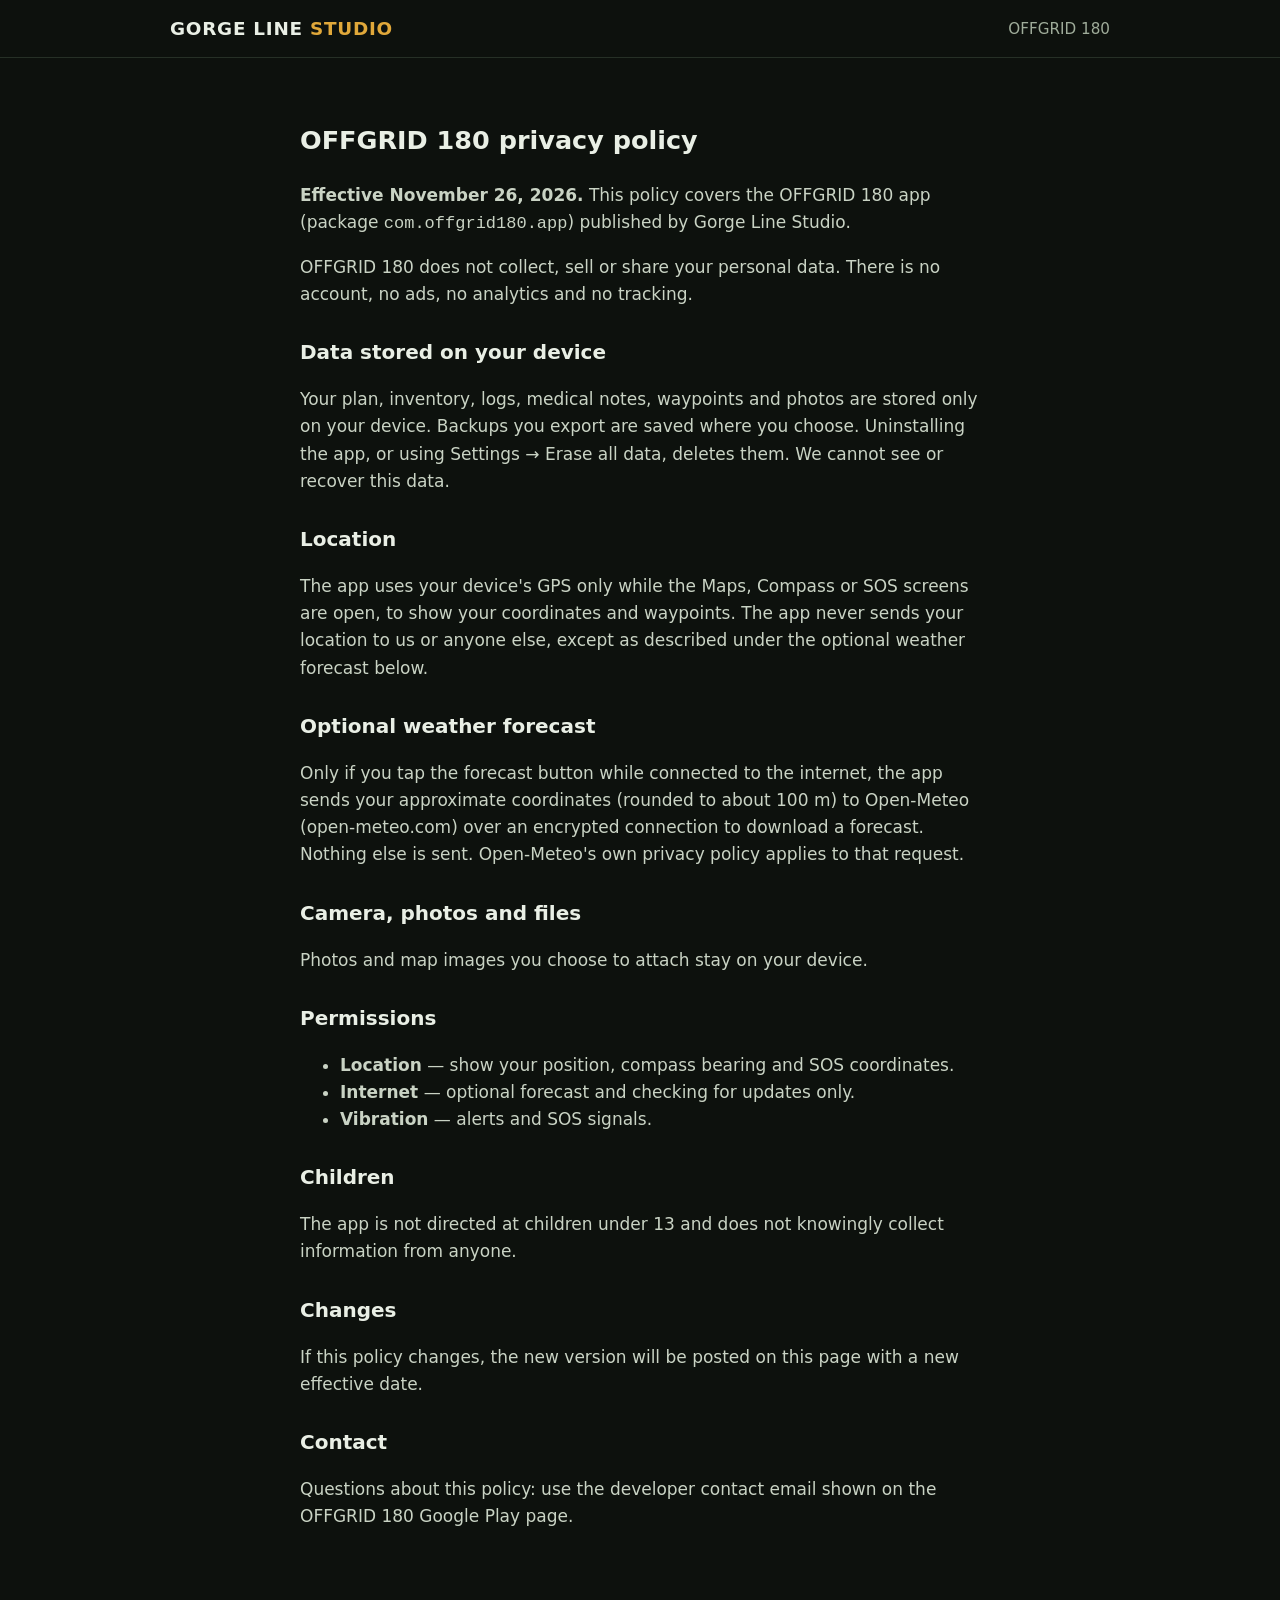
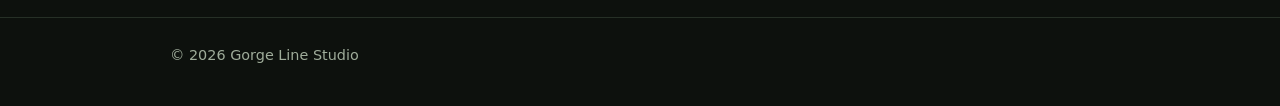
==== offgrid-180/privacy.html @ 1684e6c0 "Gorge Line Studio site: home, OFFGRID 180 page and privacy policy Co-Authored-By: Claude Opus 5.5 <n" ====
<!DOCTYPE html>
<html lang="en">
<head>
<meta charset="utf-8">
<meta name="viewport" content="width=device-width, initial-scale=1">
<title>OFFGRID 180 — Privacy policy</title>
<link rel="stylesheet" href="../style.css">
<link rel="icon" href="icon.png">
</head>
<body>
<header><div class="wrap">
  <a class="logo" href="../">GORGE LINE <span>STUDIO</span></a>
  <nav><a href="./">OFFGRID 180</a></nav>
</div></header>

<section><div class="wrap doc">
  <h1>OFFGRID 180 privacy policy</h1>
  <p><b>Effective November 26, 2026.</b> This policy covers the OFFGRID 180 app (package <code>com.offgrid180.app</code>) published by Gorge Line Studio.</p>
  <p>OFFGRID 180 does not collect, sell or share your personal data. There is no account, no ads, no analytics and no tracking.</p>

  <h2>Data stored on your device</h2>
  <p>Your plan, inventory, logs, medical notes, waypoints and photos are stored only on your device. Backups you export are saved where you choose. Uninstalling the app, or using Settings → Erase all data, deletes them. We cannot see or recover this data.</p>

  <h2>Location</h2>
  <p>The app uses your device's GPS only while the Maps, Compass or SOS screens are open, to show your coordinates and waypoints. The app never sends your location to us or anyone else, except as described under the optional weather forecast below.</p>

  <h2>Optional weather forecast</h2>
  <p>Only if you tap the forecast button while connected to the internet, the app sends your approximate coordinates (rounded to about 100 m) to Open-Meteo (open-meteo.com) over an encrypted connection to download a forecast. Nothing else is sent. Open-Meteo's own privacy policy applies to that request.</p>

  <h2>Camera, photos and files</h2>
  <p>Photos and map images you choose to attach stay on your device.</p>

  <h2>Permissions</h2>
  <ul>
    <li><b>Location</b> — show your position, compass bearing and SOS coordinates.</li>
    <li><b>Internet</b> — optional forecast and checking for updates only.</li>
    <li><b>Vibration</b> — alerts and SOS signals.</li>
  </ul>

  <h2>Children</h2>
  <p>The app is not directed at children under 13 and does not knowingly collect information from anyone.</p>

  <h2>Changes</h2>
  <p>If this policy changes, the new version will be posted on this page with a new effective date.</p>

  <h2>Contact</h2>
  <p>Questions about this policy: use the developer contact email shown on the OFFGRID 180 Google Play page.</p>
</div></section>

<footer><div class="wrap">© 2026 Gorge Line Studio</div></footer>
</body>
</html>
---- style.css ----
:root { --bg: #0d110d; --card: #161d16; --line: #263026; --fg: #e9efe5; --muted: #9fac9a; --acc: #e0a83a; --green: #8fb87a; }
* { box-sizing: border-box; }
body { margin: 0; background: var(--bg); color: var(--fg); font: 17px/1.6 system-ui, -apple-system, "Segoe UI", Roboto, sans-serif; }
a { color: var(--acc); }
.wrap { max-width: 980px; margin: 0 auto; padding: 0 20px; }
header { border-bottom: 1px solid var(--line); }
header .wrap { display: flex; align-items: center; justify-content: space-between; gap: 12px; padding-top: 14px; padding-bottom: 14px; flex-wrap: wrap; }
.logo { font-weight: 800; letter-spacing: .04em; text-decoration: none; color: var(--fg); font-size: 1.15rem; }
.logo span { color: var(--acc); }
nav a { color: var(--muted); text-decoration: none; margin-left: 18px; font-size: .95rem; }
nav a:hover { color: var(--fg); }
.hero { padding: 72px 0 48px; background: radial-gradient(ellipse at 70% 0%, #223022 0%, transparent 60%); }
.hero h1 { font-size: clamp(2rem, 5vw, 3.2rem); line-height: 1.1; margin: 0 0 14px; }
.hero p { color: var(--muted); font-size: 1.15rem; max-width: 620px; margin: 0; }
section { padding: 40px 0; }
h2 { font-size: 1.6rem; margin: 0 0 18px; }
.grid { display: grid; grid-template-columns: repeat(auto-fit, minmax(260px, 1fr)); gap: 18px; }
.card { background: var(--card); border: 1px solid var(--line); border-radius: 16px; padding: 22px; }
.card h3 { margin: 10px 0 6px; font-size: 1.2rem; }
.card p { color: var(--muted); margin: 0 0 14px; }
.card img { width: 64px; height: 64px; border-radius: 14px; }
.tag { display: inline-block; font-size: .78rem; padding: 3px 10px; border-radius: 99px; border: 1px solid var(--acc); color: var(--acc); }
.tag.soon { border-color: var(--line); color: var(--muted); }
.btn { display: inline-block; background: var(--acc); color: #1a1405; font-weight: 700; padding: 10px 18px; border-radius: 10px; text-decoration: none; }
.btn.ghost { background: none; color: var(--fg); border: 1px solid var(--line); }
ul.checks { padding-left: 0; list-style: none; } ul.checks li { padding-left: 26px; position: relative; margin: 6px 0; color: var(--muted); }
ul.checks li::before { content: "✓"; position: absolute; left: 0; color: var(--green); font-weight: 800; }
.shots { display: flex; gap: 14px; overflow-x: auto; padding-bottom: 8px; }
.shots img { height: 420px; border-radius: 14px; border: 1px solid var(--line); }
.doc { max-width: 720px; } .doc h2 { font-size: 1.25rem; margin-top: 28px; } .doc p, .doc li { color: #c9d3c4; }
footer { border-top: 1px solid var(--line); color: var(--muted); font-size: .9rem; padding: 26px 0 40px; margin-top: 30px; }
@media (max-width: 560px) { nav a { margin: 0 14px 0 0; } .hero { padding-top: 48px; } .shots img { height: 340px; } }
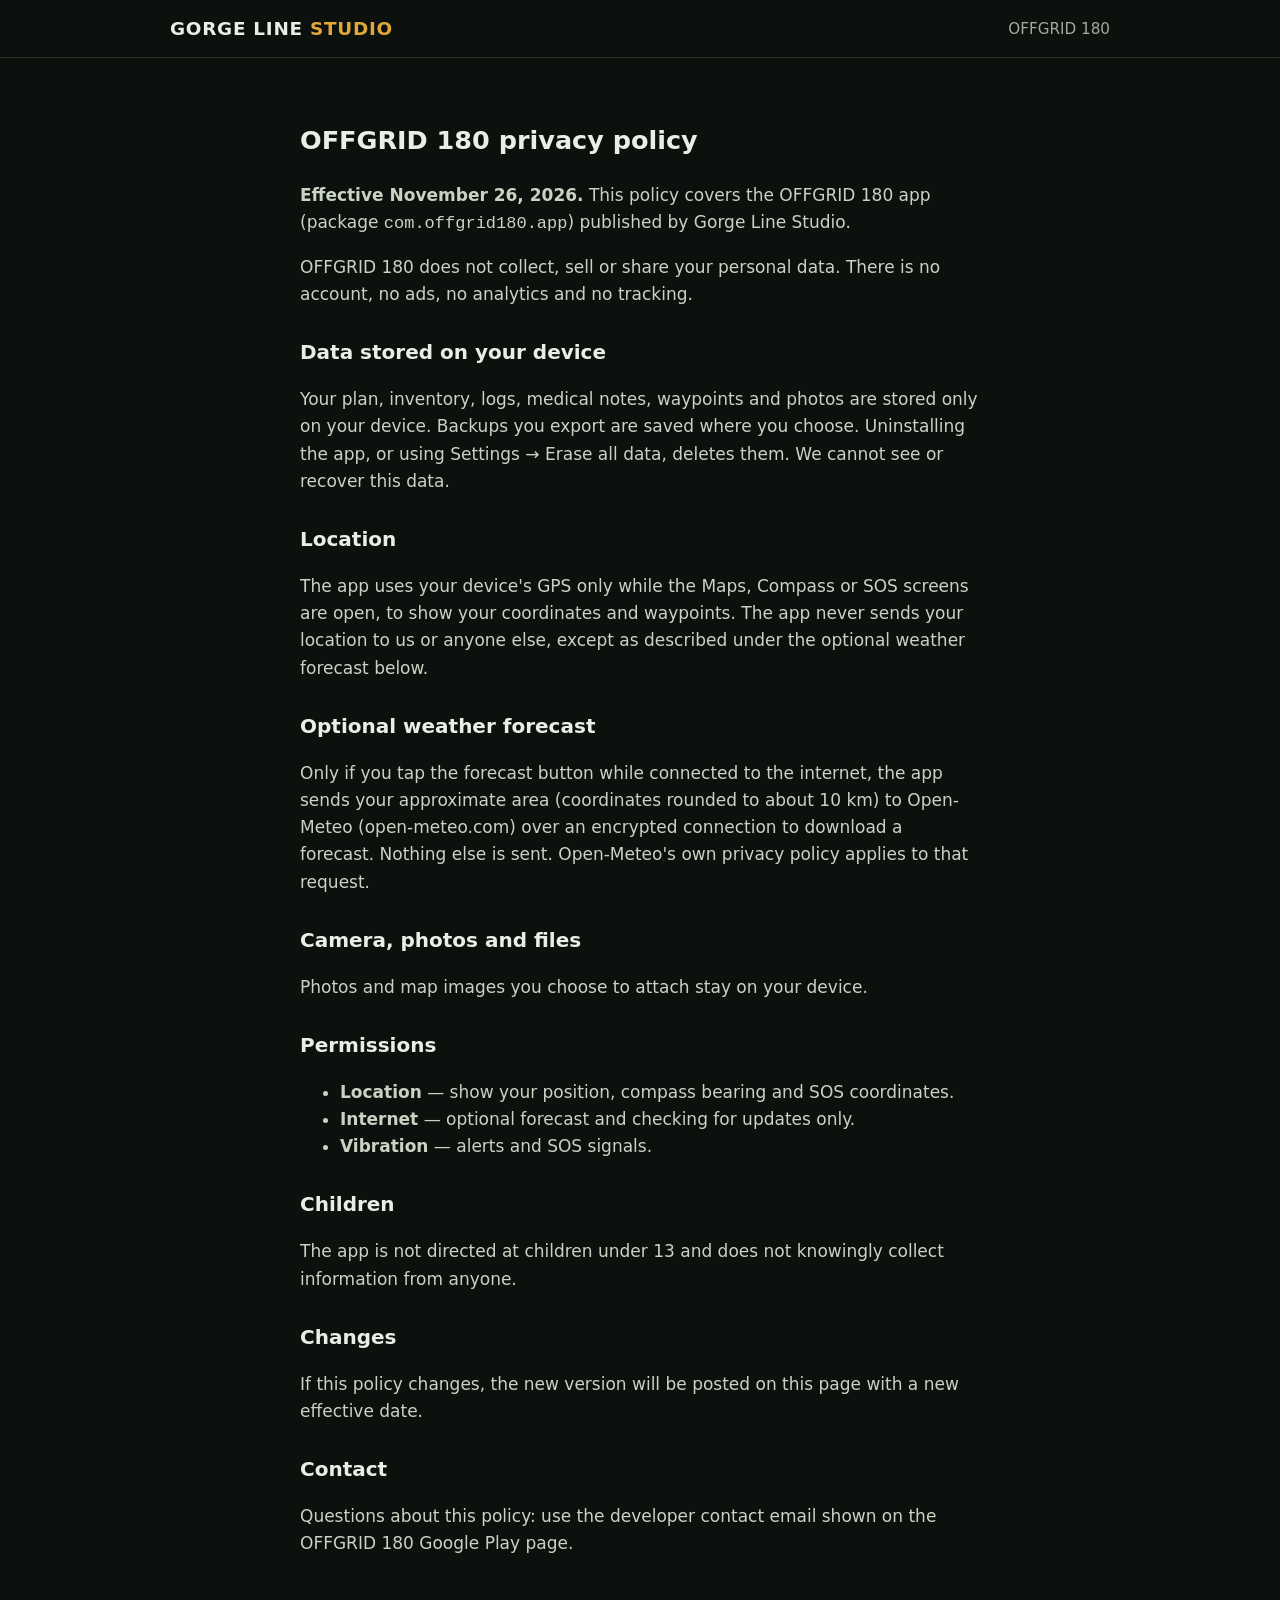
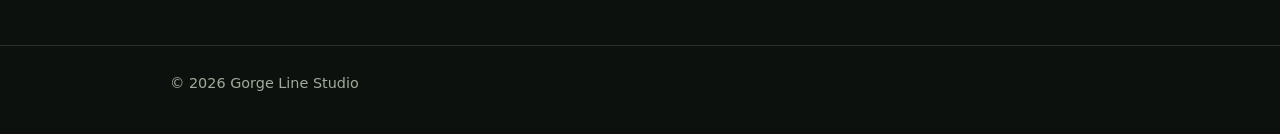
==== commit 9e05dcd6: "Privacy policy: forecast uses approximate area (~10 km) Co-Authored-By: Claude Opus 5.5 <noreply@ant" ====
--- a/offgrid-180/privacy.html
+++ b/offgrid-180/privacy.html
@@ -25,7 +25,7 @@
   <p>The app uses your device's GPS only while the Maps, Compass or SOS screens are open, to show your coordinates and waypoints. The app never sends your location to us or anyone else, except as described under the optional weather forecast below.</p>
 
   <h2>Optional weather forecast</h2>
-  <p>Only if you tap the forecast button while connected to the internet, the app sends your approximate coordinates (rounded to about 100 m) to Open-Meteo (open-meteo.com) over an encrypted connection to download a forecast. Nothing else is sent. Open-Meteo's own privacy policy applies to that request.</p>
+  <p>Only if you tap the forecast button while connected to the internet, the app sends your approximate area (coordinates rounded to about 10 km) to Open-Meteo (open-meteo.com) over an encrypted connection to download a forecast. Nothing else is sent. Open-Meteo's own privacy policy applies to that request.</p>
 
   <h2>Camera, photos and files</h2>
   <p>Photos and map images you choose to attach stay on your device.</p>
